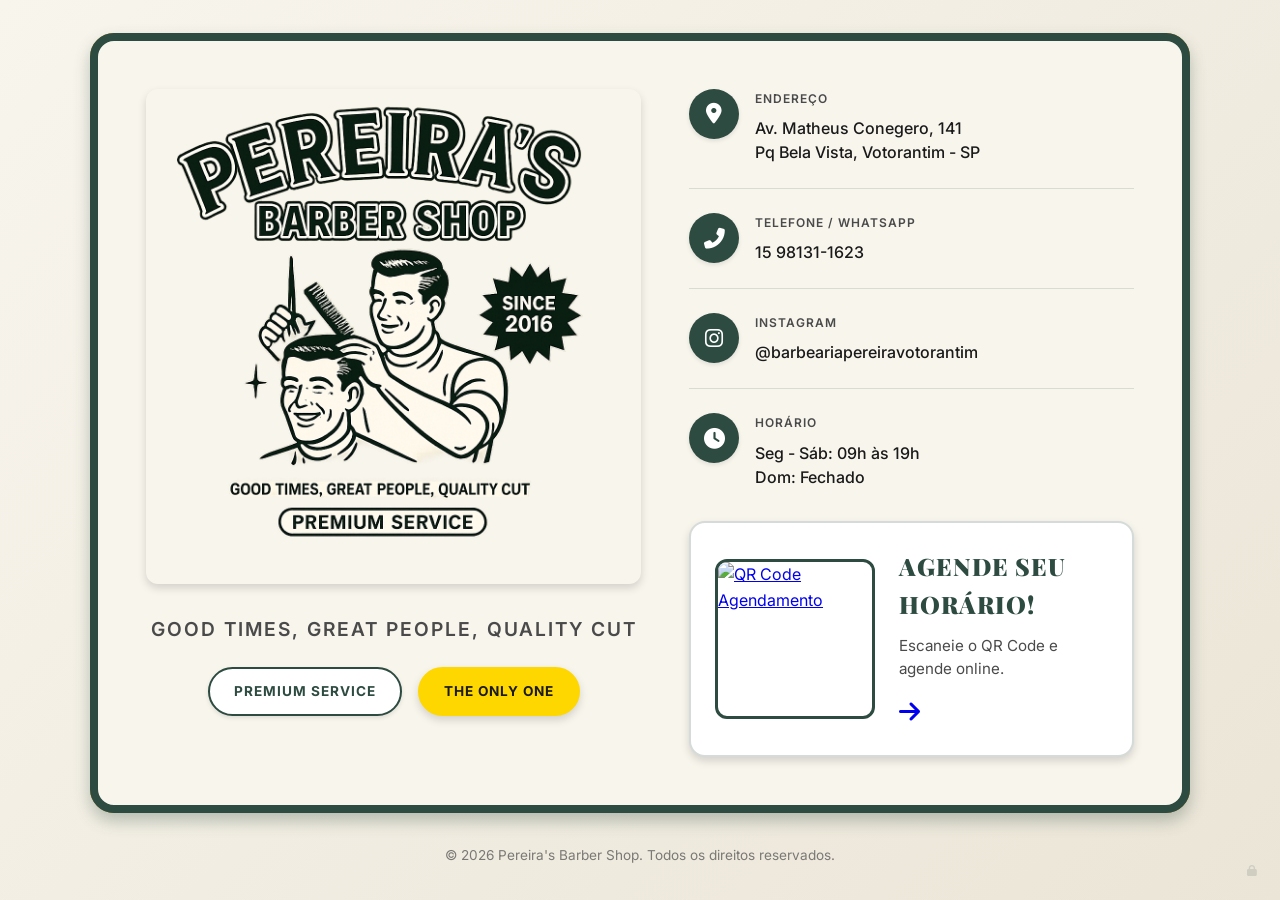
==== static/index.html @ 090f91cd "Add subtle admin login button on landing page footer" ====
<!DOCTYPE html>
<html lang="pt-BR">
<head>
    <meta charset="UTF-8">
    <meta name="viewport" content="width=device-width, initial-scale=1.0">
    <meta name="description" content="Pereira's Barber Shop - Good Times, Great People, Quality Cut. Estabelecimento desde 2016 em Votorantim, SP.">
    <meta name="keywords" content="barbearia, barbearia em votorantim, corte de cabelo, barbeiro, barbershop, pereira's">
    <meta name="theme-color" content="#2D4B40">
    <meta property="og:title" content="Pereira's Barber Shop | THE ONLY ONE | SINCE 2016">
    <meta property="og:description" content="Good Times, Great People, Quality Cut. Estabelecimento desde 2016 em Votorantim, SP.">
    <meta property="og:image" content="logo.png">
    <meta property="og:type" content="website">
    <title>Pereira's Barber Shop | THE ONLY ONE | SINCE 2016</title>
    <link rel="icon" type="image/svg+xml" href="favicon.svg">
    <link rel="apple-touch-icon" href="logo.png">
    <link rel="stylesheet" href="https://cdnjs.cloudflare.com/ajax/libs/font-awesome/6.4.0/css/all.min.css">
    <link rel="preconnect" href="https://fonts.googleapis.com">
    <link rel="preconnect" href="https://fonts.gstatic.com" crossorigin>
    <link href="https://fonts.googleapis.com/css2?family=Playfair+Display:wght@700;900&family=Inter:wght@400;500;600;700&display=swap" rel="stylesheet">
    <link rel="stylesheet" href="style.css">
</head>
<body>
    <main class="business-card">
        <section class="left-section">
            <div class="logo-image-container">
                <img src="logo.png" alt="Pereira's Barber Shop Logo" class="logo-original">
            </div>

            <p class="slogan">GOOD TIMES, GREAT PEOPLE, QUALITY CUT</p>

            <div class="badges">
                <div class="premium-badge">PREMIUM SERVICE</div>
                <div class="only-one-badge">THE ONLY ONE</div>
            </div>
        </section>

        <section class="right-section">
            <div class="contact-info">
                <div class="contact-item">
                    <div class="contact-icon">
                        <i class="fas fa-map-marker-alt"></i>
                    </div>
                    <div class="contact-text">
                        <div class="contact-label">Endereço</div>
                        <div class="contact-value">Av. Matheus Conegero, 141<br>Pq Bela Vista, Votorantim - SP</div>
                    </div>
                </div>

                <div class="contact-item">
                    <div class="contact-icon">
                        <i class="fas fa-phone-alt"></i>
                    </div>
                    <div class="contact-text">
                        <div class="contact-label">Telefone / WhatsApp</div>
                        <div class="contact-value">15 98131-1623</div>
                    </div>
                </div>

                <div class="contact-item">
                    <div class="contact-icon">
                        <i class="fab fa-instagram"></i>
                    </div>
                    <div class="contact-text">
                        <div class="contact-label">Instagram</div>
                        <div class="contact-value">@barbeariapereiravotorantim</div>
                    </div>
                </div>

                <div class="contact-item">
                    <div class="contact-icon">
                        <i class="fas fa-clock"></i>
                    </div>
                    <div class="contact-text">
                        <div class="contact-label">Horário</div>
                        <div class="contact-value">Seg - Sáb: 09h às 19h<br>Dom: Fechado</div>
                    </div>
                </div>
            </div>

            <div class="qr-section">
                <div class="qr-code">
                    <a href="agendar.html">
                        <img src="https://api.qrserver.com/v1/create-qr-code/?size=160x160&data=https%3A%2F%2Fpereira-barbershop.vercel.app%2Fagendar.html&color=2D4B40&bgcolor=FFFFFF&format=png" alt="QR Code Agendamento" width="154" height="154">
                    </a>
                </div>
                <div class="scan-instructions">
                    <div class="scan-title">AGENDE SEU HORÁRIO!</div>
                    <div class="scan-text">Escaneie o QR Code e agende online.</div>
                    <div class="scan-arrow">
                        <a href="agendar.html"><i class="fas fa-arrow-right"></i></a>
                    </div>
                </div>
            </div>
        </section>
    </main>

    <footer class="footer">
        <p>&copy; 2026 Pereira's Barber Shop. Todos os direitos reservados.</p>
        <a href="admin.html" class="admin-link" title="Painel Administrativo"><i class="fas fa-lock"></i></a>
    </footer>
</body>
</html>
---- static/style.css ----
:root {
    --green-primary: #2D4B40;
    --green-hover: #1a3d32;
    --green-light: #3a6355;
    --bg-cream: #F8F5ED;
    --bg-white: #FFFFFF;
    --bg-dark: #0a0a0a;
    --text-dark: #1a1a1a;
    --text-medium: #4a4a4a;
    --text-light: #e8e4d8;
    --gold: #FFD700;
    --gold-dim: #B8860B;
    --spacing-xs: 8px;
    --spacing-sm: 12px;
    --spacing-md: 16px;
    --spacing-lg: 24px;
    --spacing-xl: 32px;
    --spacing-2xl: 48px;
    --radius-sm: 8px;
    --radius-md: 12px;
    --radius-lg: 16px;
    --radius-xl: 24px;
    --shadow-sm: 0 2px 4px rgba(0, 0, 0, 0.1);
    --shadow-md: 0 4px 8px rgba(0, 0, 0, 0.15);
    --shadow-lg: 0 10px 20px rgba(0, 0, 0, 0.2);
    --shadow-vintage: 0 8px 16px rgba(45, 75, 64, 0.3);
}

* {
    margin: 0;
    padding: 0;
    box-sizing: border-box;
}

body {
    font-family: 'Inter', -apple-system, BlinkMacSystemFont, sans-serif;
    background: linear-gradient(135deg, #F8F5ED 0%, #EBE5D7 100%);
    background-attachment: fixed;
    color: var(--text-dark);
    min-height: 100vh;
    display: flex;
    flex-direction: column;
    align-items: center;
    justify-content: center;
    padding: var(--spacing-md);
    line-height: 1.6;
}

.business-card {
    background-color: var(--bg-cream);
    border: 8px solid var(--green-primary);
    border-radius: var(--radius-xl);
    padding: var(--spacing-2xl);
    max-width: 1100px;
    width: 100%;
    display: flex;
    flex-wrap: wrap;
    gap: var(--spacing-2xl);
    box-shadow: var(--shadow-vintage);
    position: relative;
    animation: fadeIn 0.6s ease-out;
}

.business-card::before {
    content: '';
    position: absolute;
    top: -8px;
    left: -8px;
    right: -8px;
    bottom: -8px;
    border: 2px solid var(--gold-dim);
    border-radius: var(--radius-xl);
    pointer-events: none;
    z-index: -1;
}

.left-section {
    flex: 1 1 400px;
    display: flex;
    flex-direction: column;
    align-items: center;
    text-align: center;
}

.logo-image-container {
    position: relative;
    margin-bottom: var(--spacing-xl);
    display: flex;
    justify-content: center;
    align-items: center;
}

.logo-original {
    max-width: 100%;
    height: auto;
    border-radius: var(--radius-md);
    box-shadow: var(--shadow-md);
    transition: transform 0.3s ease;
}

.logo-original:hover {
    transform: scale(1.02);
}

.slogan {
    font-family: 'Inter', sans-serif;
    font-size: 1.2rem;
    font-weight: 600;
    color: var(--text-medium);
    margin-bottom: var(--spacing-lg);
    letter-spacing: 2px;
    text-transform: uppercase;
    line-height: 1.4;
}

.badges {
    display: flex;
    gap: var(--spacing-md);
    flex-wrap: wrap;
    justify-content: center;
}

.premium-badge,
.only-one-badge {
    padding: 12px 24px;
    border: 2px solid var(--green-primary);
    font-weight: 700;
    text-transform: uppercase;
    letter-spacing: 1px;
    font-size: 0.85rem;
    position: relative;
    cursor: default;
}

.premium-badge {
    background-color: white;
    color: var(--green-primary);
    border-radius: 30px;
    box-shadow: var(--shadow-sm);
}

.premium-badge:hover {
    transform: scale(1.05);
    box-shadow: var(--shadow-md);
    transition: transform 0.2s ease, box-shadow 0.2s ease;
}

.only-one-badge {
    background-color: var(--gold);
    color: var(--text-dark);
    border-color: var(--gold);
    border-radius: 30px;
    box-shadow: var(--shadow-md);
}

.only-one-badge:hover {
    transform: scale(1.05);
    box-shadow: var(--shadow-lg);
    transition: transform 0.2s ease, box-shadow 0.2s ease;
}

.right-section {
    flex: 1 1 350px;
    display: flex;
    flex-direction: column;
    justify-content: space-between;
}

.contact-info {
    margin-bottom: var(--spacing-xl);
}

.contact-item {
    display: flex;
    align-items: flex-start;
    margin-bottom: var(--spacing-lg);
    padding-bottom: var(--spacing-lg);
    border-bottom: 1px solid rgba(45, 75, 64, 0.15);
    transition: transform 0.3s ease;
}

.contact-item:hover {
    transform: translateX(5px);
}

.contact-item:last-child {
    border-bottom: none;
    margin-bottom: 0;
    padding-bottom: 0;
}

.contact-icon {
    background-color: var(--green-primary);
    color: white;
    width: 50px;
    height: 50px;
    border-radius: 50%;
    display: flex;
    justify-content: center;
    align-items: center;
    margin-right: var(--spacing-md);
    font-size: 1.3rem;
    flex-shrink: 0;
    box-shadow: var(--shadow-sm);
    transition: background-color 0.3s ease;
}

.contact-item:hover .contact-icon {
    background-color: var(--green-hover);
}

.contact-text {
    flex: 1;
}

.contact-label {
    font-size: 0.75rem;
    font-weight: 600;
    color: var(--text-medium);
    text-transform: uppercase;
    letter-spacing: 1px;
    margin-bottom: var(--spacing-xs);
}

.contact-value {
    font-size: 1rem;
    font-weight: 500;
    color: var(--text-dark);
    line-height: 1.5;
}

.qr-section {
    display: flex;
    align-items: center;
    gap: var(--spacing-lg);
    background-color: white;
    padding: var(--spacing-lg);
    border: 2px solid rgba(45, 75, 64, 0.2);
    border-radius: var(--radius-lg);
    box-shadow: var(--shadow-md);
}

.qr-code {
    width: 160px;
    height: 160px;
    flex-shrink: 0;
    position: relative;
    border: 3px solid var(--green-primary);
    border-radius: var(--radius-md);
    overflow: hidden;
    background-color: white;
}

.qr-placeholder {
    width: 100%;
    height: 100%;
    display: flex;
    justify-content: center;
    align-items: center;
    background-color: white;
    color: var(--green-primary);
    font-size: 3rem;
}

.scan-instructions {
    flex: 1;
}

.scan-title {
    font-family: 'Playfair Display', serif;
    font-size: 1.5rem;
    font-weight: 900;
    color: var(--green-primary);
    margin-bottom: var(--spacing-sm);
    text-transform: uppercase;
    letter-spacing: 1px;
}

.scan-text {
    font-size: 0.95rem;
    color: var(--text-medium);
    line-height: 1.5;
    margin-bottom: var(--spacing-sm);
}

.scan-arrow {
    color: var(--green-primary);
    font-size: 1.5rem;
}

.footer {
    margin-top: var(--spacing-xl);
    text-align: center;
    color: var(--text-medium);
    font-size: 0.85rem;
}

.footer p {
    opacity: 0.7;
}

@keyframes fadeIn {
    from {
        opacity: 0;
        transform: translateY(20px);
    }
    to {
        opacity: 1;
        transform: translateY(0);
    }
}

@media (max-width: 968px) {
    .business-card {
        padding: var(--spacing-xl);
        gap: var(--spacing-xl);
    }

    .logo-original {
        max-width: 280px;
    }

    .slogan {
        font-size: 1.1rem;
        letter-spacing: 1px;
    }

    .badges {
        flex-direction: row;
        flex-wrap: wrap;
        justify-content: center;
    }

    .premium-badge,
    .only-one-badge {
        text-align: center;
    }

    .qr-section {
        flex-direction: column;
        text-align: center;
        padding: var(--spacing-md);
    }

    .qr-code {
        width: 180px;
        height: 180px;
    }

    .contact-icon {
        width: 45px;
        height: 45px;
        font-size: 1.2rem;
    }
}

@media (max-width: 768px) {
    body {
        padding: var(--spacing-sm);
    }

    .business-card {
        flex-direction: column;
        padding: var(--spacing-lg);
        gap: var(--spacing-xl);
        border-width: 6px;
    }

    .logo-original {
        max-width: 260px;
    }

    .slogan {
        font-size: 1rem;
        letter-spacing: 1px;
    }

    .badges {
        flex-direction: column;
        width: 100%;
    }

    .premium-badge,
    .only-one-badge {
        width: 100%;
        text-align: center;
    }

    .qr-section {
        flex-direction: column;
        text-align: center;
        padding: var(--spacing-md);
    }

    .qr-code {
        width: 150px;
        height: 150px;
    }

    .scan-title {
        font-size: 1.2rem;
    }

    .contact-item {
        align-items: center;
        text-align: center;
    }

    .contact-icon {
        margin-right: 0;
        margin-bottom: var(--spacing-xs);
    }

    .contact-text {
        width: 100%;
    }
}

.admin-link {
    position: fixed;
    bottom: 12px;
    right: 12px;
    width: 32px;
    height: 32px;
    display: flex;
    align-items: center;
    justify-content: center;
    background: transparent;
    color: rgba(45, 75, 64, 0.15);
    text-decoration: none;
    border-radius: 50%;
    font-size: 0.7rem;
    transition: color 0.3s, background 0.3s;
    z-index: 10;
}

.admin-link:hover {
    color: rgba(45, 75, 64, 0.5);
    background: rgba(45, 75, 64, 0.05);
}

@media (max-width: 480px) {
    .business-card {
        padding: var(--spacing-md);
        border-width: 4px;
        border-radius: var(--radius-lg);
    }

    .logo-original {
        max-width: 220px;
    }

    .qr-code {
        width: 140px;
        height: 140px;
    }

    .scan-title {
        font-size: 1rem;
    }

    .contact-item {
        align-items: center;
        text-align: center;
    }

    .contact-icon {
        margin-right: 0;
        margin-bottom: var(--spacing-xs);
    }

    .contact-text {
        width: 100%;
    }
}

@media print {
    body {
        background: white;
    }

    .business-card {
        box-shadow: none;
        border-width: 4px;
    }

    .qr-section {
        display: none;
    }

    .admin-link {
        display: none;
    }
}
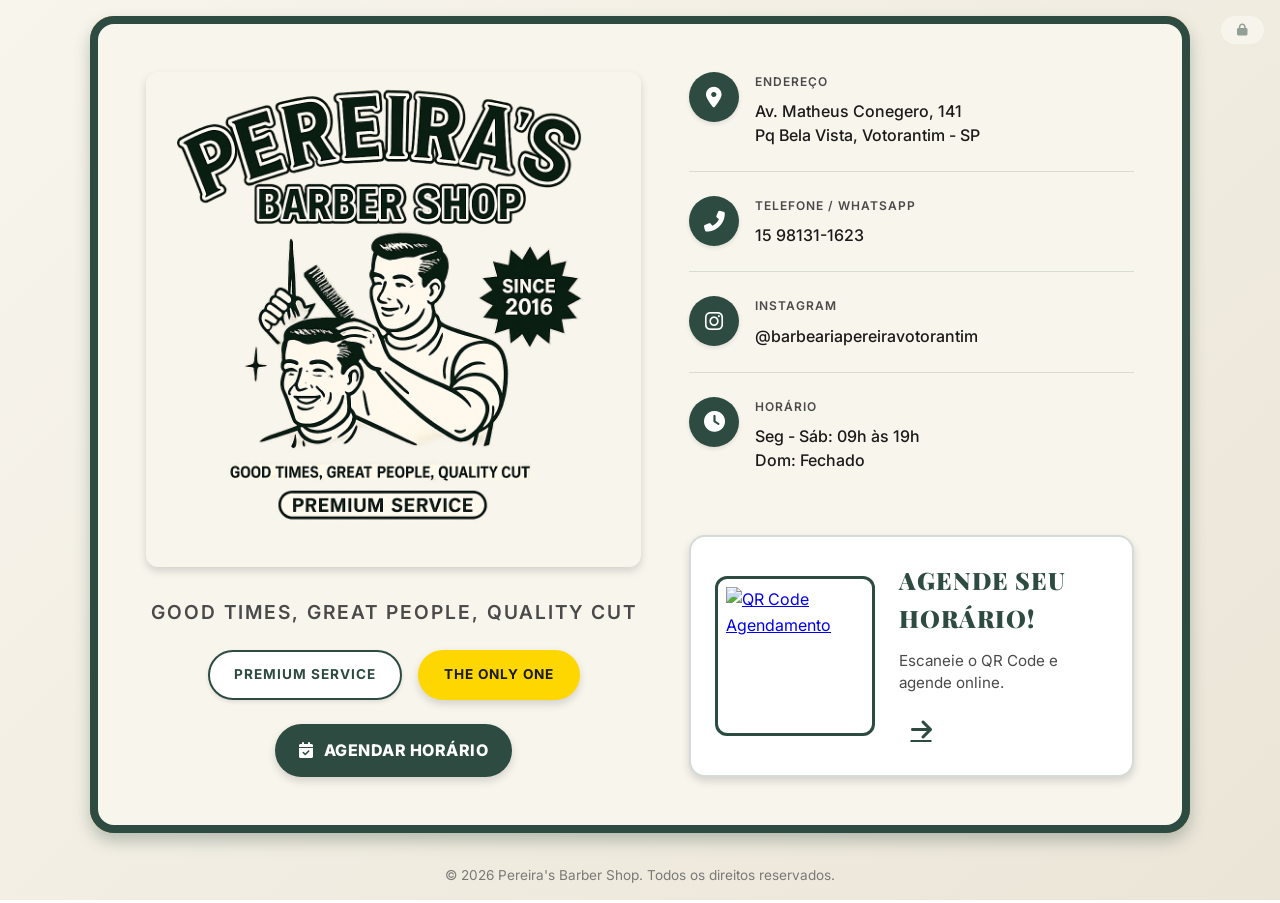
==== commit a72c7ea0: "Harden security, sanitize input, improve UI/UX Add server-side hardening RPC hooks and a SQL helper " ====
--- a/static/index.html
+++ b/static/index.html
@@ -32,6 +32,11 @@
                 <div class="premium-badge">PREMIUM SERVICE</div>
                 <div class="only-one-badge">THE ONLY ONE</div>
             </div>
+
+            <a href="agendar.html" class="booking-cta">
+                <i class="fas fa-calendar-check"></i>
+                Agendar horário
+            </a>
         </section>
 
         <section class="right-section">
@@ -80,7 +85,7 @@
             <div class="qr-section">
                 <div class="qr-code">
                     <a href="agendar.html">
-                        <img src="https://api.qrserver.com/v1/create-qr-code/?size=160x160&data=https%3A%2F%2Fpereira-barbershop.vercel.app%2Fagendar.html&color=2D4B40&bgcolor=FFFFFF&format=png" alt="QR Code Agendamento" width="154" height="154">
+                        <img src="https://api.qrserver.com/v1/create-qr-code/?size=240x240&data=https%3A%2F%2Fpereira-barbershop.vercel.app%2Fagendar.html&color=2D4B40&bgcolor=FFFFFF&format=png" alt="QR Code Agendamento">
                     </a>
                 </div>
                 <div class="scan-instructions">
--- a/static/style.css
+++ b/static/style.css
@@ -44,6 +44,7 @@
     justify-content: center;
     padding: var(--spacing-md);
     line-height: 1.6;
+    -webkit-text-size-adjust: 100%;
 }
 
 .business-card {
@@ -120,6 +121,30 @@
     justify-content: center;
 }
 
+.booking-cta {
+    display: inline-flex;
+    align-items: center;
+    justify-content: center;
+    gap: 10px;
+    min-height: 48px;
+    margin-top: var(--spacing-lg);
+    padding: 14px 24px;
+    border-radius: 999px;
+    background: var(--green-primary);
+    color: white;
+    font-weight: 800;
+    text-decoration: none;
+    text-transform: uppercase;
+    letter-spacing: 0.5px;
+    box-shadow: var(--shadow-md);
+    transition: background-color 0.2s ease, transform 0.2s ease;
+}
+
+.booking-cta:hover {
+    background: var(--green-hover);
+    transform: translateY(-2px);
+}
+
 .premium-badge,
 .only-one-badge {
     padding: 12px 24px;
@@ -251,6 +276,18 @@
     background-color: white;
 }
 
+.qr-code a,
+.qr-code img {
+    display: block;
+    width: 100%;
+    height: 100%;
+}
+
+.qr-code img {
+    object-fit: contain;
+    padding: 8px;
+}
+
 .qr-placeholder {
     width: 100%;
     height: 100%;
@@ -288,6 +325,15 @@
     font-size: 1.5rem;
 }
 
+.scan-arrow a {
+    color: inherit;
+    display: inline-flex;
+    align-items: center;
+    justify-content: center;
+    min-width: 44px;
+    min-height: 44px;
+}
+
 .footer {
     margin-top: var(--spacing-xl);
     text-align: center;
@@ -357,6 +403,8 @@
 @media (max-width: 768px) {
     body {
         padding: var(--spacing-sm);
+        justify-content: flex-start;
+        background-attachment: scroll;
     }
 
     .business-card {
@@ -386,6 +434,10 @@
         text-align: center;
     }
 
+    .booking-cta {
+        width: 100%;
+    }
+
     .qr-section {
         flex-direction: column;
         text-align: center;
@@ -402,6 +454,7 @@
     }
 
     .contact-item {
+        flex-direction: column;
         align-items: center;
         text-align: center;
     }
@@ -418,25 +471,28 @@
 
 .admin-link {
     position: fixed;
-    bottom: 12px;
-    right: 12px;
-    width: 32px;
-    height: 32px;
-    display: flex;
-    align-items: center;
-    justify-content: center;
-    background: transparent;
-    color: rgba(45, 75, 64, 0.15);
+    top: 16px;
+    right: 16px;
+    padding: 8px 16px;
+    display: flex;
+    align-items: center;
+    gap: 6px;
+    background: rgba(248, 245, 237, 0.9);
+    color: rgba(45, 75, 64, 0.5);
     text-decoration: none;
-    border-radius: 50%;
-    font-size: 0.7rem;
-    transition: color 0.3s, background 0.3s;
+    border-radius: 20px;
+    font-size: 0.75rem;
+    font-weight: 500;
+    font-family: var(--font-body);
+    letter-spacing: 0.3px;
+    transition: all 0.3s;
     z-index: 10;
+    backdrop-filter: blur(4px);
 }
 
 .admin-link:hover {
-    color: rgba(45, 75, 64, 0.5);
-    background: rgba(45, 75, 64, 0.05);
+    color: #2D4B40;
+    background: rgba(248, 245, 237, 1);
 }
 
 @media (max-width: 480px) {
@@ -460,6 +516,7 @@
     }
 
     .contact-item {
+        flex-direction: column;
         align-items: center;
         text-align: center;
     }
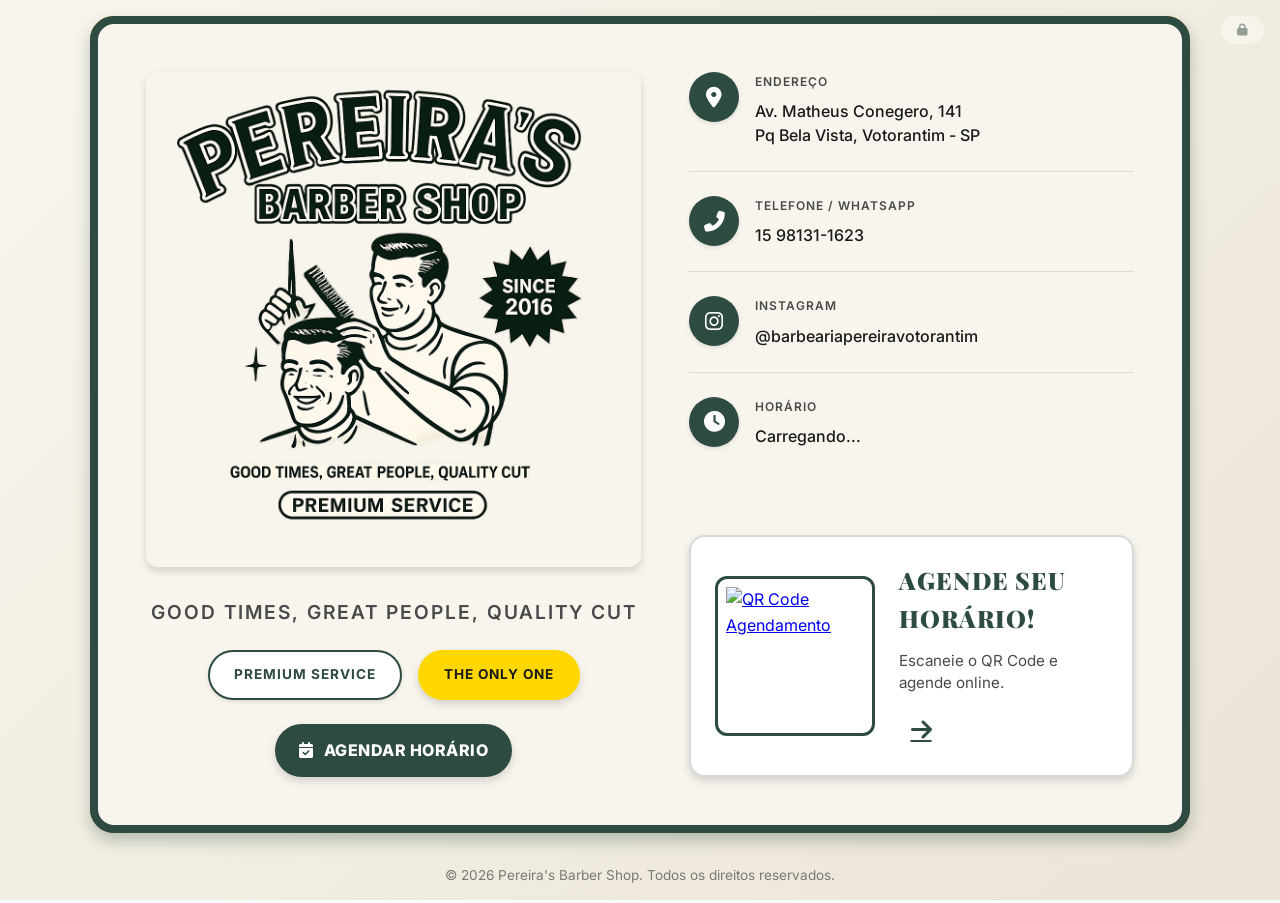
==== commit c38aa1d0: "Add holidays system, dynamic business hours, dashboard barber filter and admin enhancements" ====
--- a/static/index.html
+++ b/static/index.html
@@ -77,7 +77,7 @@
                     </div>
                     <div class="contact-text">
                         <div class="contact-label">Horário</div>
-                        <div class="contact-value">Seg - Sáb: 09h às 19h<br>Dom: Fechado</div>
+                        <div class="contact-value" id="business-hours">Carregando...</div>
                     </div>
                 </div>
             </div>
@@ -103,5 +103,81 @@
         <p>&copy; 2026 Pereira's Barber Shop. Todos os direitos reservados.</p>
         <a href="admin.html" class="admin-link" title="Painel Administrativo"><i class="fas fa-lock"></i></a>
     </footer>
+
+    <script src="https://cdn.jsdelivr.net/npm/@supabase/supabase-js@2/dist/umd/supabase.min.js"></script>
+    <script src="supabase-config.js"></script>
+    <script>
+    (function () {
+        var sb = window.supabase.createClient(SUPABASE_URL, SUPABASE_ANON_KEY);
+        var DAY_LABELS = ['Dom', 'Seg', 'Ter', 'Qua', 'Qui', 'Sex', 'Sáb'];
+
+        async function loadBusinessHours() {
+            var el = document.getElementById('business-hours');
+            if (!el) return;
+            try {
+                var result = await sb.from('barbers').select('schedule_start, schedule_end, work_days').eq('active', true);
+                var barbers = result.data || [];
+                if (!barbers.length) {
+                    el.innerHTML = 'Fechado';
+                    return;
+                }
+
+                var dayMap = {};
+                barbers.forEach(function (b) {
+                    var start = b.schedule_start ? b.schedule_start.substring(0, 5) : '09:00';
+                    var end = b.schedule_end ? b.schedule_end.substring(0, 5) : '19:00';
+                    (b.work_days || []).forEach(function (d) {
+                        if (!dayMap[d]) {
+                            dayMap[d] = { start: start, end: end };
+                        } else {
+                            if (start < dayMap[d].start) dayMap[d].start = start;
+                            if (end > dayMap[d].end) dayMap[d].end = end;
+                        }
+                    });
+                });
+
+                var openDays = Object.keys(dayMap).map(Number).sort(function (a, b) { return a - b; });
+                if (!openDays.length) {
+                    el.innerHTML = 'Fechado';
+                    return;
+                }
+
+                var lines = [];
+                var i = 0;
+                while (i < openDays.length) {
+                    var rangeStart = openDays[i];
+                    var rangeEnd = rangeStart;
+                    var hours = dayMap[openDays[i]].start.replace(':', 'h') + ' às ' + dayMap[openDays[i]].end.replace(':', 'h');
+
+                    while (i + 1 < openDays.length && openDays[i + 1] === rangeEnd + 1 && dayMap[openDays[i + 1]].start === dayMap[rangeStart].start && dayMap[openDays[i + 1]].end === dayMap[rangeStart].end) {
+                        rangeEnd = openDays[i + 1];
+                        i++;
+                    }
+
+                    if (rangeStart === rangeEnd) {
+                        lines.push(DAY_LABELS[rangeStart] + ': ' + hours);
+                    } else {
+                        lines.push(DAY_LABELS[rangeStart] + ' - ' + DAY_LABELS[rangeEnd] + ': ' + hours);
+                    }
+                    i++;
+                }
+
+                var closedDays = [];
+                for (var d = 0; d <= 6; d++) {
+                    if (!dayMap[d]) closedDays.push(DAY_LABELS[d]);
+                }
+                if (closedDays.length) {
+                    lines.push(closedDays.join(', ') + ': Fechado');
+                }
+
+                el.innerHTML = lines.join('<br>');
+            } catch (err) {
+                el.innerHTML = 'Seg - Sáb: 09h às 19h<br>Dom: Fechado';
+            }
+        }
+
+        loadBusinessHours();
+    })();
+    </script>
 </body>
 </html>
--- a/static/style.css
+++ b/static/style.css
@@ -403,6 +403,7 @@
 @media (max-width: 768px) {
     body {
         padding: var(--spacing-sm);
+        padding-bottom: calc(var(--spacing-sm) + env(safe-area-inset-bottom, 0px));
         justify-content: flex-start;
         background-attachment: scroll;
     }
@@ -424,18 +425,23 @@
     }
 
     .badges {
-        flex-direction: column;
+        flex-direction: row;
         width: 100%;
+        justify-content: center;
     }
 
     .premium-badge,
     .only-one-badge {
-        width: 100%;
+        flex: 1;
         text-align: center;
+        padding: 10px 16px;
+        font-size: 0.75rem;
     }
 
     .booking-cta {
         width: 100%;
+        min-height: 52px;
+        font-size: 1rem;
     }
 
     .qr-section {
@@ -454,18 +460,29 @@
     }
 
     .contact-item {
-        flex-direction: column;
+        flex-direction: row;
         align-items: center;
-        text-align: center;
+        text-align: left;
     }
 
     .contact-icon {
-        margin-right: 0;
-        margin-bottom: var(--spacing-xs);
+        width: 44px;
+        height: 44px;
+        font-size: 1.1rem;
+        margin-right: var(--spacing-md);
+        margin-bottom: 0;
+    }
+
+    .contact-label {
+        font-size: 0.7rem;
+    }
+
+    .contact-value {
+        font-size: 0.9rem;
     }
 
     .contact-text {
-        width: 100%;
+        width: auto;
     }
 }
 
@@ -502,32 +519,69 @@
         border-radius: var(--radius-lg);
     }
 
+    .business-card::before {
+        display: none;
+    }
+
     .logo-original {
-        max-width: 220px;
+        max-width: 200px;
+    }
+
+    .slogan {
+        font-size: 0.85rem;
+    }
+
+    .badges {
+        flex-direction: column;
+    }
+
+    .premium-badge,
+    .only-one-badge {
+        padding: 8px 16px;
+        font-size: 0.7rem;
     }
 
     .qr-code {
-        width: 140px;
-        height: 140px;
+        width: 130px;
+        height: 130px;
     }
 
     .scan-title {
         font-size: 1rem;
     }
 
+    .scan-text {
+        font-size: 0.85rem;
+    }
+
     .contact-item {
-        flex-direction: column;
-        align-items: center;
-        text-align: center;
+        padding-bottom: var(--spacing-sm);
+        margin-bottom: var(--spacing-sm);
     }
 
     .contact-icon {
-        margin-right: 0;
-        margin-bottom: var(--spacing-xs);
-    }
-
-    .contact-text {
-        width: 100%;
+        width: 40px;
+        height: 40px;
+        font-size: 1rem;
+    }
+
+    .contact-value {
+        font-size: 0.85rem;
+    }
+
+    .footer {
+        margin-top: var(--spacing-md);
+        padding-bottom: env(safe-area-inset-bottom, 0px);
+    }
+
+    .admin-link {
+        top: 8px;
+        right: 8px;
+        padding: 10px;
+        border-radius: 50%;
+        min-width: 44px;
+        min-height: 44px;
+        justify-content: center;
     }
 }
 
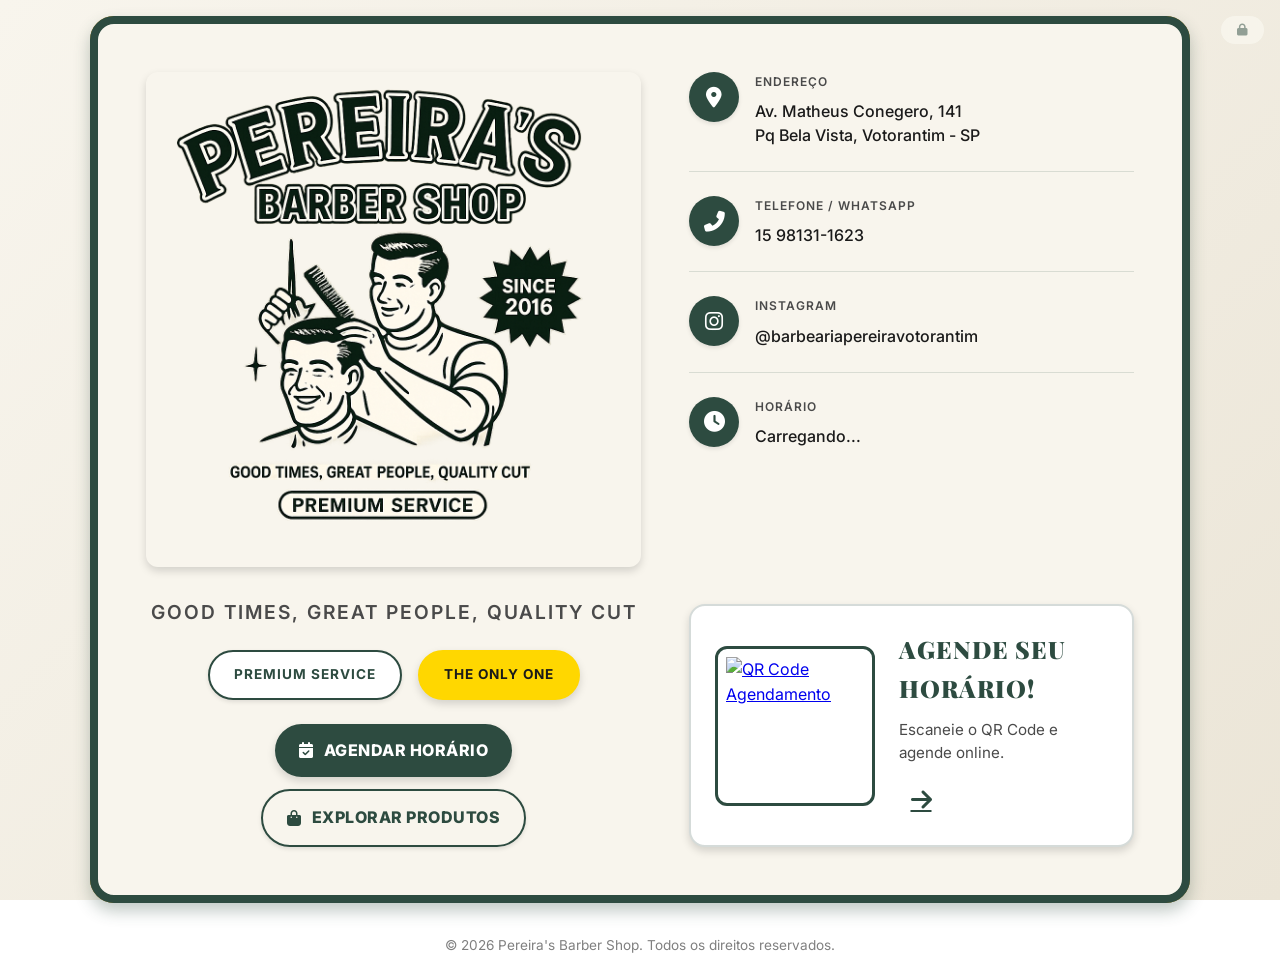
==== commit 03d8a5c0: "Add lojinha de produtos: carrinho, reservas, CRUD admin e dashboard de pedidos - Nova pagina produto" ====
--- a/static/index.html
+++ b/static/index.html
@@ -33,10 +33,16 @@
                 <div class="only-one-badge">THE ONLY ONE</div>
             </div>
 
-            <a href="agendar.html" class="booking-cta">
-                <i class="fas fa-calendar-check"></i>
-                Agendar horário
-            </a>
+            <div class="cta-buttons">
+                <a href="agendar.html" class="booking-cta">
+                    <i class="fas fa-calendar-check"></i>
+                    Agendar horário
+                </a>
+                <a href="produtos.html" class="products-cta">
+                    <i class="fas fa-shopping-bag"></i>
+                    Explorar Produtos
+                </a>
+            </div>
         </section>
 
         <section class="right-section">
@@ -115,25 +121,27 @@
             var el = document.getElementById('business-hours');
             if (!el) return;
             try {
-                var result = await sb.from('barbers').select('schedule_start, schedule_end, work_days').eq('active', true);
-                var barbers = result.data || [];
-                if (!barbers.length) {
+                var barbersResult = await sb.from('barbers').select('id').eq('active', true);
+                var barberIds = (barbersResult.data || []).map(function (b) { return b.id; });
+                if (!barberIds.length) {
                     el.innerHTML = 'Fechado';
                     return;
                 }
 
+                var schedResult = await sb.from('barber_schedules').select('*').in('barber_id', barberIds);
+                var schedules = schedResult.data || [];
+
                 var dayMap = {};
-                barbers.forEach(function (b) {
-                    var start = b.schedule_start ? b.schedule_start.substring(0, 5) : '09:00';
-                    var end = b.schedule_end ? b.schedule_end.substring(0, 5) : '19:00';
-                    (b.work_days || []).forEach(function (d) {
-                        if (!dayMap[d]) {
-                            dayMap[d] = { start: start, end: end };
-                        } else {
-                            if (start < dayMap[d].start) dayMap[d].start = start;
-                            if (end > dayMap[d].end) dayMap[d].end = end;
-                        }
-                    });
+                schedules.forEach(function (s) {
+                    var start = String(s.start_time).substring(0, 5);
+                    var end = String(s.end_time).substring(0, 5);
+                    var d = s.day_of_week;
+                    if (!dayMap[d]) {
+                        dayMap[d] = { start: start, end: end };
+                    } else {
+                        if (start < dayMap[d].start) dayMap[d].start = start;
+                        if (end > dayMap[d].end) dayMap[d].end = end;
+                    }
                 });
 
                 var openDays = Object.keys(dayMap).map(Number).sort(function (a, b) { return a - b; });
--- a/static/style.css
+++ b/static/style.css
@@ -121,13 +121,20 @@
     justify-content: center;
 }
 
+.cta-buttons {
+    display: flex;
+    gap: 12px;
+    flex-wrap: wrap;
+    justify-content: center;
+    margin-top: var(--spacing-lg);
+}
+
 .booking-cta {
     display: inline-flex;
     align-items: center;
     justify-content: center;
     gap: 10px;
     min-height: 48px;
-    margin-top: var(--spacing-lg);
     padding: 14px 24px;
     border-radius: 999px;
     background: var(--green-primary);
@@ -145,6 +152,31 @@
     transform: translateY(-2px);
 }
 
+.products-cta {
+    display: inline-flex;
+    align-items: center;
+    justify-content: center;
+    gap: 10px;
+    min-height: 48px;
+    padding: 14px 24px;
+    border-radius: 999px;
+    background: transparent;
+    color: var(--green-primary);
+    font-weight: 800;
+    text-decoration: none;
+    text-transform: uppercase;
+    letter-spacing: 0.5px;
+    border: 2px solid var(--green-primary);
+    box-shadow: var(--shadow-sm);
+    transition: all 0.2s ease;
+}
+
+.products-cta:hover {
+    background: var(--green-primary);
+    color: white;
+    transform: translateY(-2px);
+}
+
 .premium-badge,
 .only-one-badge {
     padding: 12px 24px;
@@ -438,10 +470,17 @@
         font-size: 0.75rem;
     }
 
-    .booking-cta {
+    .cta-buttons {
+        width: 100%;
+        flex-direction: column;
+    }
+
+    .booking-cta,
+    .products-cta {
         width: 100%;
         min-height: 52px;
         font-size: 1rem;
+        justify-content: center;
     }
 
     .qr-section {
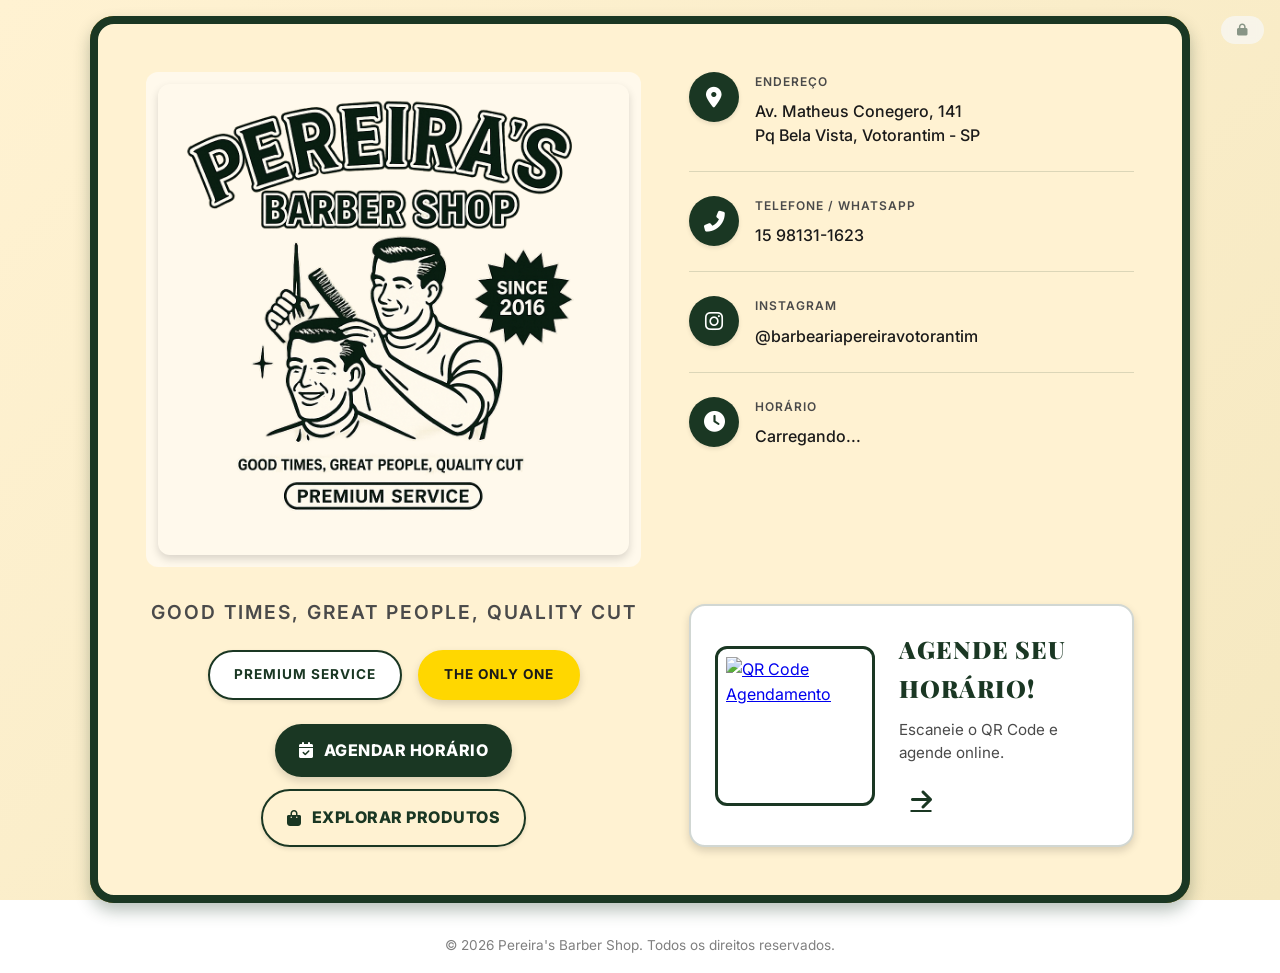
==== commit c4cef6bc: "fix: match all colors to original logo artwork - Green: #2D4B40 → #1a3723 (dark forest green from or" ====
--- a/static/index.html
+++ b/static/index.html
@@ -5,13 +5,13 @@
     <meta name="viewport" content="width=device-width, initial-scale=1.0">
     <meta name="description" content="Pereira's Barber Shop - Good Times, Great People, Quality Cut. Estabelecimento desde 2016 em Votorantim, SP.">
     <meta name="keywords" content="barbearia, barbearia em votorantim, corte de cabelo, barbeiro, barbershop, pereira's">
-    <meta name="theme-color" content="#2D4B40">
+    <meta name="theme-color" content="#1a3723">
     <meta property="og:title" content="Pereira's Barber Shop | THE ONLY ONE | SINCE 2016">
     <meta property="og:description" content="Good Times, Great People, Quality Cut. Estabelecimento desde 2016 em Votorantim, SP.">
     <meta property="og:image" content="logo.png">
     <meta property="og:type" content="website">
     <title>Pereira's Barber Shop | THE ONLY ONE | SINCE 2016</title>
-    <link rel="icon" type="image/svg+xml" href="favicon.svg">
+    <link rel="icon" type="image/svg+xml" href="favicon.svg?v=2">
     <link rel="apple-touch-icon" href="logo.png">
     <link rel="stylesheet" href="https://cdnjs.cloudflare.com/ajax/libs/font-awesome/6.4.0/css/all.min.css">
     <link rel="preconnect" href="https://fonts.googleapis.com">
--- a/static/style.css
+++ b/static/style.css
@@ -1,8 +1,8 @@
 :root {
-    --green-primary: #2D4B40;
-    --green-hover: #1a3d32;
-    --green-light: #3a6355;
-    --bg-cream: #F8F5ED;
+    --green-primary: #1a3723;
+    --green-hover: #14302c;
+    --green-light: #2a5540;
+    --bg-cream: #FFF2D2;
     --bg-white: #FFFFFF;
     --bg-dark: #0a0a0a;
     --text-dark: #1a1a1a;
@@ -23,7 +23,7 @@
     --shadow-sm: 0 2px 4px rgba(0, 0, 0, 0.1);
     --shadow-md: 0 4px 8px rgba(0, 0, 0, 0.15);
     --shadow-lg: 0 10px 20px rgba(0, 0, 0, 0.2);
-    --shadow-vintage: 0 8px 16px rgba(45, 75, 64, 0.3);
+    --shadow-vintage: 0 8px 16px rgba(26, 55, 35, 0.3);
 }
 
 * {
@@ -34,7 +34,7 @@
 
 body {
     font-family: 'Inter', -apple-system, BlinkMacSystemFont, sans-serif;
-    background: linear-gradient(135deg, #F8F5ED 0%, #EBE5D7 100%);
+    background: linear-gradient(135deg, #FFF2D2 0%, #F5E8C0 100%);
     background-attachment: fixed;
     color: var(--text-dark);
     min-height: 100vh;
@@ -89,6 +89,9 @@
     display: flex;
     justify-content: center;
     align-items: center;
+    background-color: #FFF9EC;
+    border-radius: var(--radius-md);
+    padding: var(--spacing-sm);
 }
 
 .logo-original {
@@ -232,7 +235,7 @@
     align-items: flex-start;
     margin-bottom: var(--spacing-lg);
     padding-bottom: var(--spacing-lg);
-    border-bottom: 1px solid rgba(45, 75, 64, 0.15);
+    border-bottom: 1px solid rgba(26, 55, 35, 0.15);
     transition: transform 0.3s ease;
 }
 
@@ -292,7 +295,7 @@
     gap: var(--spacing-lg);
     background-color: white;
     padding: var(--spacing-lg);
-    border: 2px solid rgba(45, 75, 64, 0.2);
+    border: 2px solid rgba(26, 55, 35, 0.2);
     border-radius: var(--radius-lg);
     box-shadow: var(--shadow-md);
 }
@@ -534,7 +537,7 @@
     align-items: center;
     gap: 6px;
     background: rgba(248, 245, 237, 0.9);
-    color: rgba(45, 75, 64, 0.5);
+    color: rgba(26, 55, 35, 0.5);
     text-decoration: none;
     border-radius: 20px;
     font-size: 0.75rem;
@@ -547,7 +550,7 @@
 }
 
 .admin-link:hover {
-    color: #2D4B40;
+    color: #1a3723;
     background: rgba(248, 245, 237, 1);
 }
 
